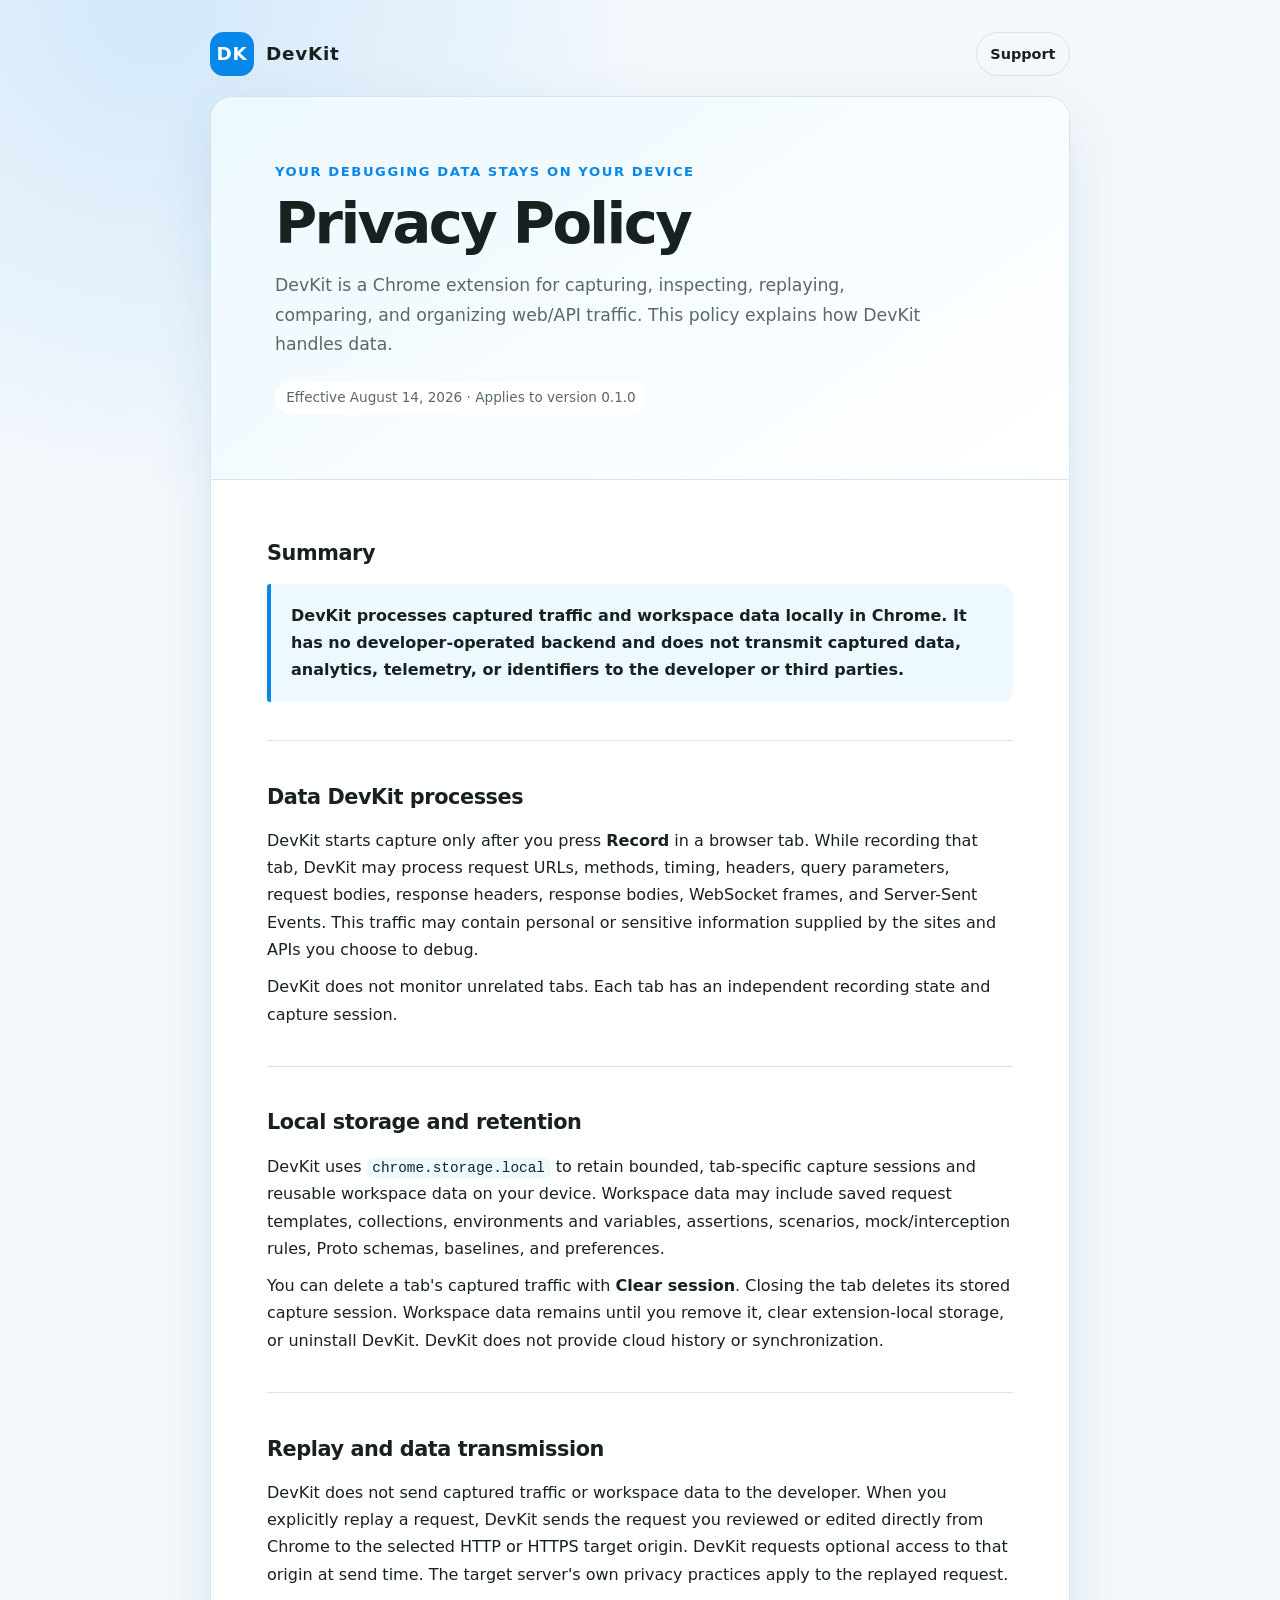
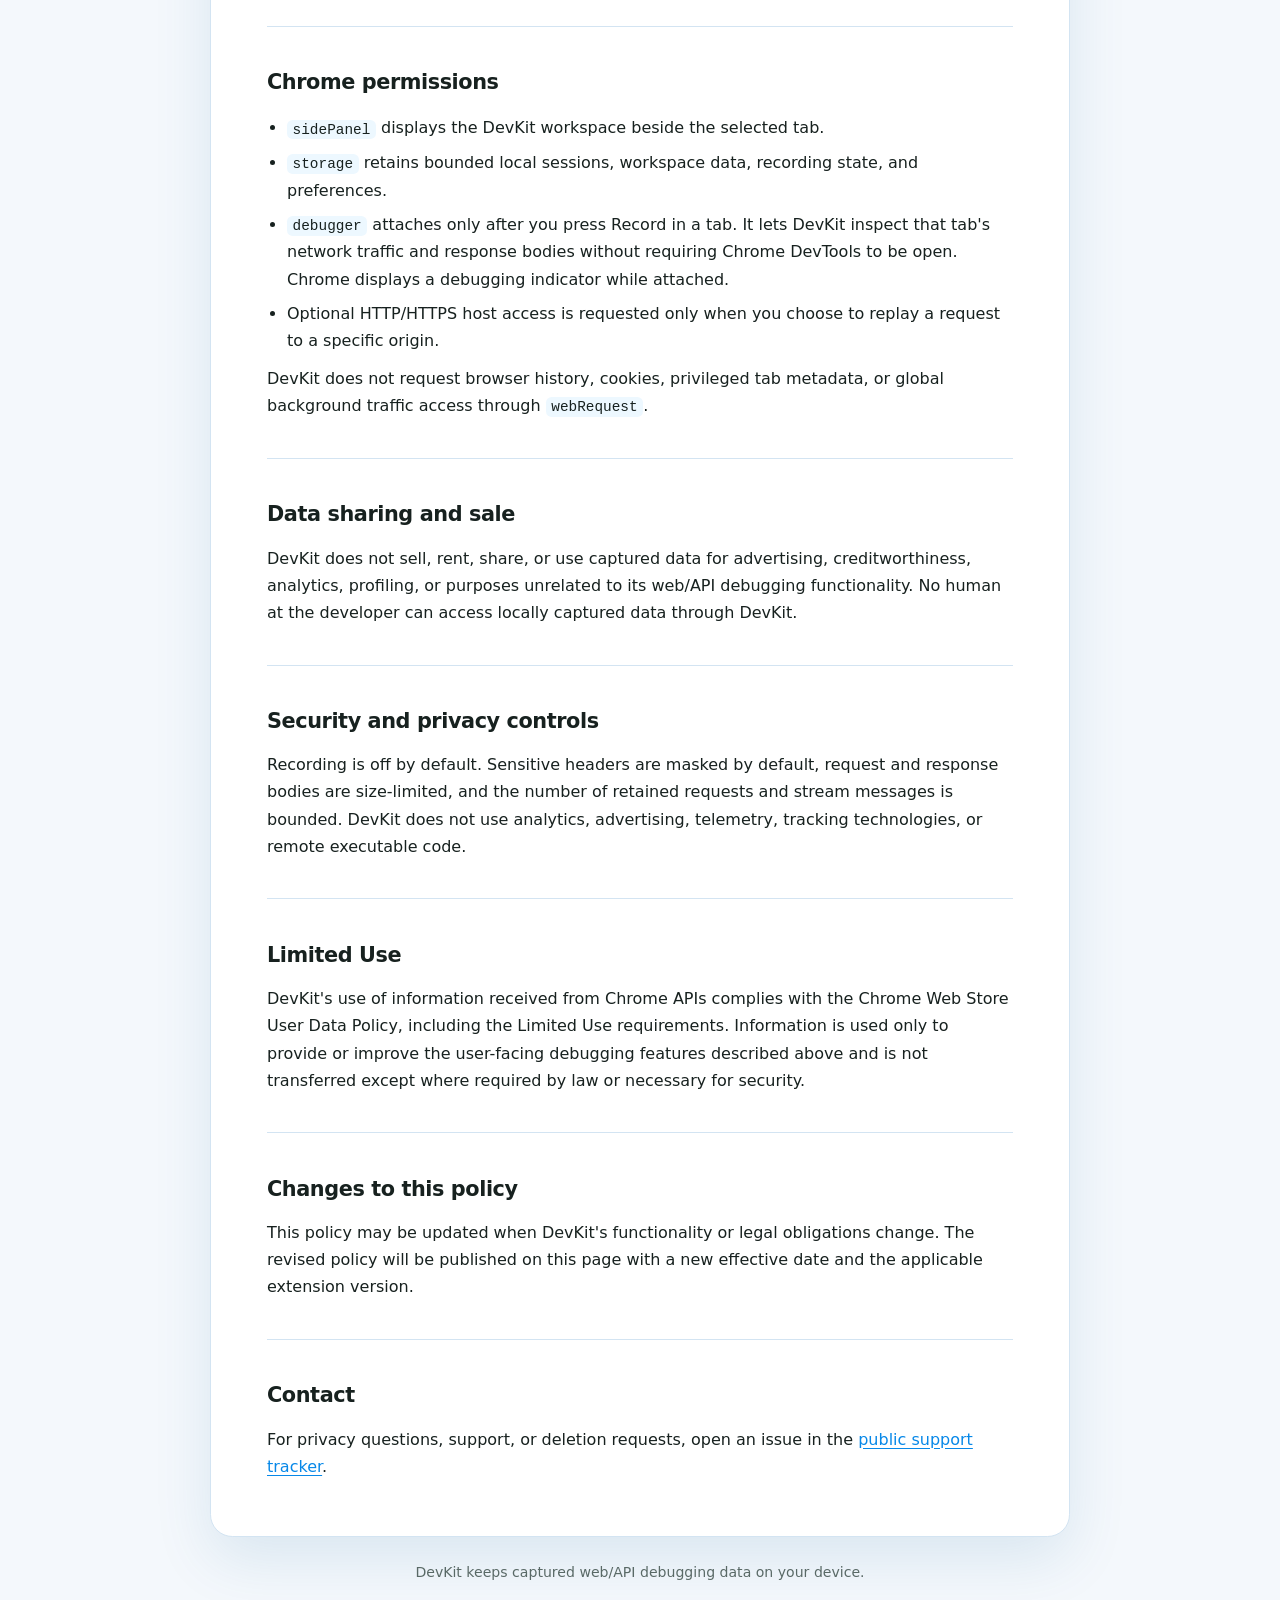
==== devkit/privacy/index.html @ 160f1e85 "Add DevKit privacy policy page" ====
<!doctype html>
<html lang="en">
  <head>
    <meta charset="utf-8" />
    <meta name="viewport" content="width=device-width, initial-scale=1" />
    <meta
      name="description"
      content="Privacy policy for DevKit 0.1.0, a local-first web and API debugging workspace for Chrome."
    />
    <meta name="theme-color" content="#0788e8" />
    <title>DevKit Privacy Policy</title>
    <link rel="stylesheet" href="../../assets/site.css" />
  </head>
  <body class="theme-devkit">
    <header class="site-header shell">
      <a class="brand" href="../../" aria-label="Extension pages home">
        <span class="logo" aria-hidden="true">DK</span>
        DevKit
      </a>
      <a
        class="pill-link"
        href="https://github.com/pxbao-itus/chrome-extension/issues"
      >
        Support
      </a>
    </header>

    <main class="shell">
      <article class="page-card">
        <div class="hero">
          <p class="eyebrow">Your debugging data stays on your device</p>
          <h1>Privacy Policy</h1>
          <p class="intro">
            DevKit is a Chrome extension for capturing, inspecting, replaying,
            comparing, and organizing web/API traffic. This policy explains how
            DevKit handles data.
          </p>
          <span class="updated"
            >Effective August 14, 2026 · Applies to version 0.1.0</span
          >
        </div>

        <div class="content">
          <section aria-labelledby="summary">
            <h2 id="summary">Summary</h2>
            <p class="summary">
              DevKit processes captured traffic and workspace data locally in
              Chrome. It has no developer-operated backend and does not transmit
              captured data, analytics, telemetry, or identifiers to the
              developer or third parties.
            </p>
          </section>

          <section aria-labelledby="captured-data">
            <h2 id="captured-data">Data DevKit processes</h2>
            <p>
              DevKit starts capture only after you press
              <strong>Record</strong> in a browser tab. While recording that
              tab, DevKit may process request URLs, methods, timing, headers,
              query parameters, request bodies, response headers, response
              bodies, WebSocket frames, and Server-Sent Events. This traffic may
              contain personal or sensitive information supplied by the sites
              and APIs you choose to debug.
            </p>
            <p>
              DevKit does not monitor unrelated tabs. Each tab has an
              independent recording state and capture session.
            </p>
          </section>

          <section aria-labelledby="storage">
            <h2 id="storage">Local storage and retention</h2>
            <p>
              DevKit uses <code>chrome.storage.local</code> to retain bounded,
              tab-specific capture sessions and reusable workspace data on your
              device. Workspace data may include saved request templates,
              collections, environments and variables, assertions, scenarios,
              mock/interception rules, Proto schemas, baselines, and
              preferences.
            </p>
            <p>
              You can delete a tab's captured traffic with
              <strong>Clear session</strong>. Closing the tab deletes its stored
              capture session. Workspace data remains until you remove it, clear
              extension-local storage, or uninstall DevKit. DevKit does not
              provide cloud history or synchronization.
            </p>
          </section>

          <section aria-labelledby="transmission">
            <h2 id="transmission">Replay and data transmission</h2>
            <p>
              DevKit does not send captured traffic or workspace data to the
              developer. When you explicitly replay a request, DevKit sends the
              request you reviewed or edited directly from Chrome to the
              selected HTTP or HTTPS target origin. DevKit requests optional
              access to that origin at send time. The target server's own
              privacy practices apply to the replayed request.
            </p>
          </section>

          <section aria-labelledby="permissions">
            <h2 id="permissions">Chrome permissions</h2>
            <ul>
              <li>
                <code>sidePanel</code> displays the DevKit workspace beside the
                selected tab.
              </li>
              <li>
                <code>storage</code> retains bounded local sessions, workspace
                data, recording state, and preferences.
              </li>
              <li>
                <code>debugger</code> attaches only after you press Record in a
                tab. It lets DevKit inspect that tab's network traffic and
                response bodies without requiring Chrome DevTools to be open.
                Chrome displays a debugging indicator while attached.
              </li>
              <li>
                Optional HTTP/HTTPS host access is requested only when you
                choose to replay a request to a specific origin.
              </li>
            </ul>
            <p>
              DevKit does not request browser history, cookies, privileged tab
              metadata, or global background traffic access through
              <code>webRequest</code>.
            </p>
          </section>

          <section aria-labelledby="sharing">
            <h2 id="sharing">Data sharing and sale</h2>
            <p>
              DevKit does not sell, rent, share, or use captured data for
              advertising, creditworthiness, analytics, profiling, or purposes
              unrelated to its web/API debugging functionality. No human at the
              developer can access locally captured data through DevKit.
            </p>
          </section>

          <section aria-labelledby="security">
            <h2 id="security">Security and privacy controls</h2>
            <p>
              Recording is off by default. Sensitive headers are masked by
              default, request and response bodies are size-limited, and the
              number of retained requests and stream messages is bounded. DevKit
              does not use analytics, advertising, telemetry, tracking
              technologies, or remote executable code.
            </p>
          </section>

          <section aria-labelledby="limited-use">
            <h2 id="limited-use">Limited Use</h2>
            <p>
              DevKit's use of information received from Chrome APIs complies
              with the Chrome Web Store User Data Policy, including the Limited
              Use requirements. Information is used only to provide or improve
              the user-facing debugging features described above and is not
              transferred except where required by law or necessary for
              security.
            </p>
          </section>

          <section aria-labelledby="changes">
            <h2 id="changes">Changes to this policy</h2>
            <p>
              This policy may be updated when DevKit's functionality or legal
              obligations change. The revised policy will be published on this
              page with a new effective date and the applicable extension
              version.
            </p>
          </section>

          <section aria-labelledby="contact">
            <h2 id="contact">Contact</h2>
            <p>
              For privacy questions, support, or deletion requests, open an
              issue in the
              <a href="https://github.com/pxbao-itus/chrome-extension/issues"
                >public support tracker</a
              >.
            </p>
          </section>
        </div>
      </article>
    </main>

    <footer class="site-footer shell">
      DevKit keeps captured web/API debugging data on your device.
    </footer>
  </body>
</html>
---- assets/site.css ----
:root {
  color-scheme: light dark;
  --background: #f3f7f6;
  --surface: #ffffff;
  --surface-muted: #ecf7f4;
  --text: #17211f;
  --muted: #596966;
  --border: #d8e4e1;
  --brand: #0f766e;
  --brand-strong: #0a5c56;
  --brand-contrast: #ffffff;
  --shadow: 0 22px 60px rgb(20 60 52 / 10%);
}

@media (prefers-color-scheme: dark) {
  :root {
    --background: #0d1413;
    --surface: #141d1b;
    --surface-muted: #172723;
    --text: #edf7f4;
    --muted: #a6b9b4;
    --border: #2b3c38;
    --brand: #35c3a0;
    --brand-strong: #5ad5b5;
    --brand-contrast: #071612;
    --shadow: 0 22px 60px rgb(0 0 0 / 24%);
  }
}

* {
  box-sizing: border-box;
}

html {
  scroll-behavior: smooth;
}

body {
  margin: 0;
  background:
    radial-gradient(circle at 12% 0%, rgb(16 185 129 / 12%), transparent 32rem),
    var(--background);
  color: var(--text);
  font-family:
    Inter,
    ui-sans-serif,
    system-ui,
    -apple-system,
    BlinkMacSystemFont,
    "Segoe UI",
    sans-serif;
  line-height: 1.7;
}

a {
  color: var(--brand);
  text-underline-offset: 0.2em;
}

a:hover {
  color: var(--brand-strong);
}

.shell {
  width: min(100% - 2rem, 860px);
  margin-inline: auto;
}

.site-header {
  display: flex;
  align-items: center;
  justify-content: space-between;
  gap: 1rem;
  padding-block: 2rem 1.25rem;
}

.brand {
  display: inline-flex;
  align-items: center;
  gap: 0.75rem;
  color: var(--text);
  font-size: 1.15rem;
  font-weight: 800;
  letter-spacing: 0.04em;
  text-decoration: none;
}

.logo {
  display: grid;
  width: 2.75rem;
  height: 2.75rem;
  place-items: center;
  border-radius: 0.85rem;
  background: var(--brand);
  color: var(--brand-contrast);
}

.pill-link {
  padding: 0.55rem 0.85rem;
  border: 1px solid var(--border);
  border-radius: 999px;
  color: var(--text);
  font-size: 0.9rem;
  font-weight: 650;
  text-decoration: none;
}

.page-card {
  overflow: hidden;
  border: 1px solid var(--border);
  border-radius: 1.4rem;
  background: var(--surface);
  box-shadow: var(--shadow);
}

.hero {
  padding: clamp(2rem, 6vw, 4rem);
  background: linear-gradient(145deg, var(--surface-muted), var(--surface));
  border-bottom: 1px solid var(--border);
}

.eyebrow {
  margin: 0 0 0.6rem;
  color: var(--brand);
  font-size: 0.82rem;
  font-weight: 800;
  letter-spacing: 0.12em;
  text-transform: uppercase;
}

h1 {
  margin: 0;
  font-size: clamp(2rem, 8vw, 3.6rem);
  line-height: 1.08;
  letter-spacing: -0.045em;
}

.intro {
  max-width: 42rem;
  margin: 1rem 0 0;
  color: var(--muted);
  font-size: 1.08rem;
}

.updated {
  display: inline-block;
  margin-top: 1.35rem;
  padding: 0.35rem 0.7rem;
  border-radius: 999px;
  background: var(--surface);
  color: var(--muted);
  font-size: 0.85rem;
}

.content {
  padding: clamp(1.5rem, 5vw, 3.5rem);
}

section + section {
  margin-top: 2.4rem;
  padding-top: 2.4rem;
  border-top: 1px solid var(--border);
}

h2 {
  margin: 0 0 0.75rem;
  font-size: 1.3rem;
  letter-spacing: -0.02em;
}

p {
  margin: 0.65rem 0 0;
}

ul {
  margin: 0.85rem 0 0;
  padding-left: 1.25rem;
}

li + li {
  margin-top: 0.45rem;
}

code {
  padding: 0.12rem 0.35rem;
  border-radius: 0.35rem;
  background: var(--surface-muted);
  font-family: ui-monospace, SFMono-Regular, Menlo, Consolas, monospace;
  font-size: 0.9em;
}

.summary {
  padding: 1.15rem 1.25rem;
  border-left: 4px solid var(--brand);
  border-radius: 0.2rem 0.8rem 0.8rem 0.2rem;
  background: var(--surface-muted);
  font-weight: 600;
}

.extension-grid {
  display: grid;
  grid-template-columns: repeat(auto-fit, minmax(240px, 1fr));
  gap: 1rem;
  margin-top: 1.5rem;
}

.extension-card {
  padding: 1.35rem;
  border: 1px solid var(--border);
  border-radius: 1rem;
  background: var(--surface-muted);
}

.extension-card h2 {
  margin-bottom: 0.4rem;
}

.extension-card--shopee {
  --brand: #e9422a;
  --brand-strong: #c83320;
  --surface-muted: #fff1ec;
  border-color: #ffd1c5;
}

.extension-card--devutil {
  --brand: #5b57e8;
  --brand-strong: #4642c9;
  --surface-muted: #f1f0ff;
  border-color: #d9d7ff;
}

.extension-card--devkit {
  --brand: #0788e8;
  --brand-strong: #006dbd;
  --surface-muted: #edf8ff;
  border-color: #c6e8ff;
}

.theme-devkit {
  --background: #f4f8fc;
  --surface-muted: #edf8ff;
  --border: #d3e4f2;
  --brand: #0788e8;
  --brand-strong: #006dbd;
  --shadow: 0 22px 60px rgb(7 89 150 / 11%);
  background:
    radial-gradient(circle at 12% 0%, rgb(7 136 232 / 14%), transparent 32rem),
    var(--background);
}

.theme-devutil {
  --background: #f5f6fb;
  --surface-muted: #f0f1ff;
  --border: #dcdff0;
  --brand: #5b57e8;
  --brand-strong: #4642c9;
  --shadow: 0 22px 60px rgb(69 65 180 / 11%);
  background:
    radial-gradient(circle at 12% 0%, rgb(91 87 232 / 14%), transparent 32rem),
    var(--background);
}

.theme-shopee-assistant {
  --background: #fff8f5;
  --surface-muted: #fff0eb;
  --border: #f1d8d0;
  --brand: #e9422a;
  --brand-strong: #c83320;
  --shadow: 0 22px 60px rgb(130 46 28 / 10%);
  background:
    radial-gradient(circle at 12% 0%, rgb(244 81 50 / 13%), transparent 32rem),
    var(--background);
}

@media (prefers-color-scheme: dark) {
  .theme-shopee-assistant {
    --background: #170f0d;
    --surface: #211714;
    --surface-muted: #2d1c17;
    --text: #fff5f1;
    --muted: #d4b8af;
    --border: #4b3028;
    --brand: #ff775d;
    --brand-strong: #ff9a86;
    --brand-contrast: #2b0d07;
    --shadow: 0 22px 60px rgb(0 0 0 / 28%);
  }

  .theme-devutil {
    --background: #0d101b;
    --surface: #151927;
    --surface-muted: #1d2135;
    --text: #f2f3ff;
    --muted: #b6bbd0;
    --border: #30364e;
    --brand: #918cff;
    --brand-strong: #b2aeff;
    --brand-contrast: #111326;
    --shadow: 0 22px 60px rgb(0 0 0 / 28%);
  }

  .theme-devkit {
    --background: #07101b;
    --surface: #101923;
    --surface-muted: #142638;
    --text: #edf8ff;
    --muted: #a8bed0;
    --border: #28435a;
    --brand: #37c9ff;
    --brand-strong: #74dcff;
    --brand-contrast: #03121c;
    --shadow: 0 22px 60px rgb(0 0 0 / 28%);
  }
}

.card-links {
  display: flex;
  flex-wrap: wrap;
  gap: 0.75rem;
  margin-top: 1rem;
}

.card-links a {
  font-weight: 700;
}

.site-footer {
  padding-block: 1.5rem 3rem;
  color: var(--muted);
  font-size: 0.88rem;
  text-align: center;
}

@media (max-width: 560px) {
  .site-header {
    align-items: flex-start;
    flex-direction: column;
  }
}
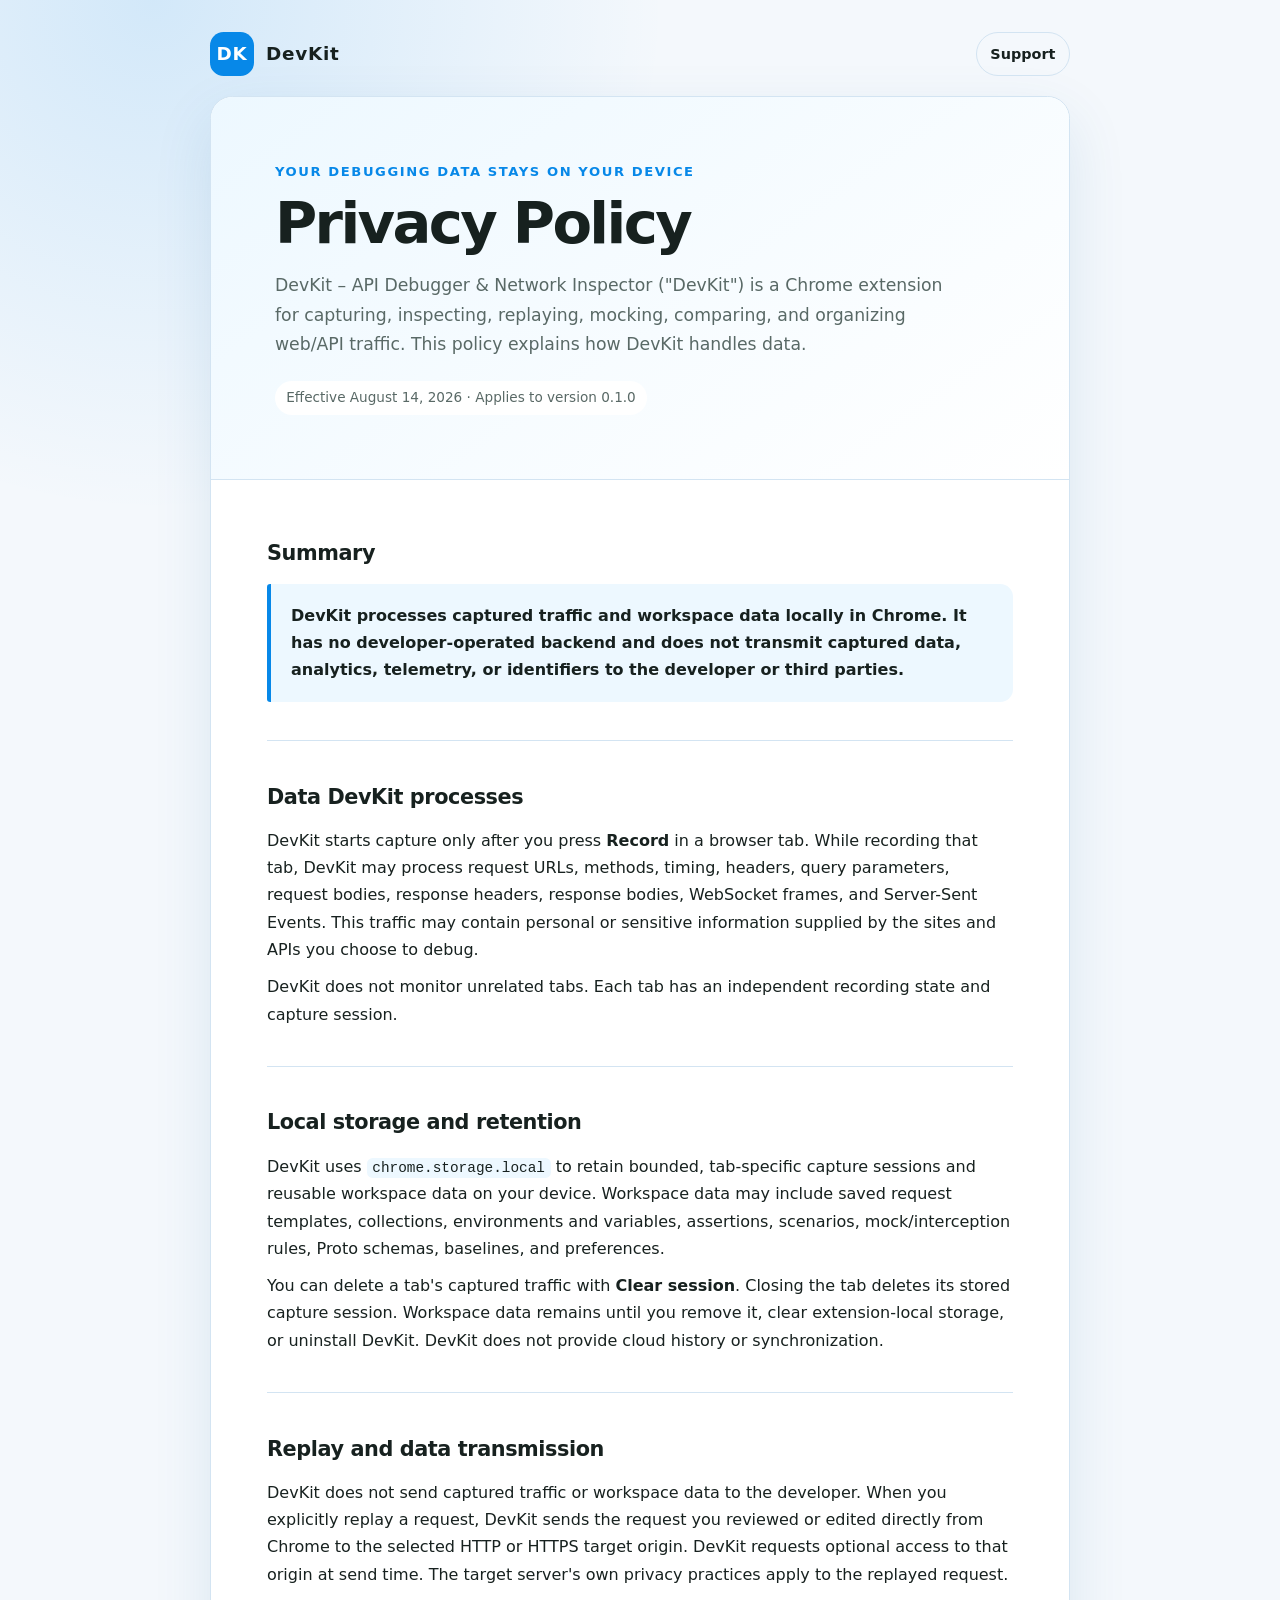
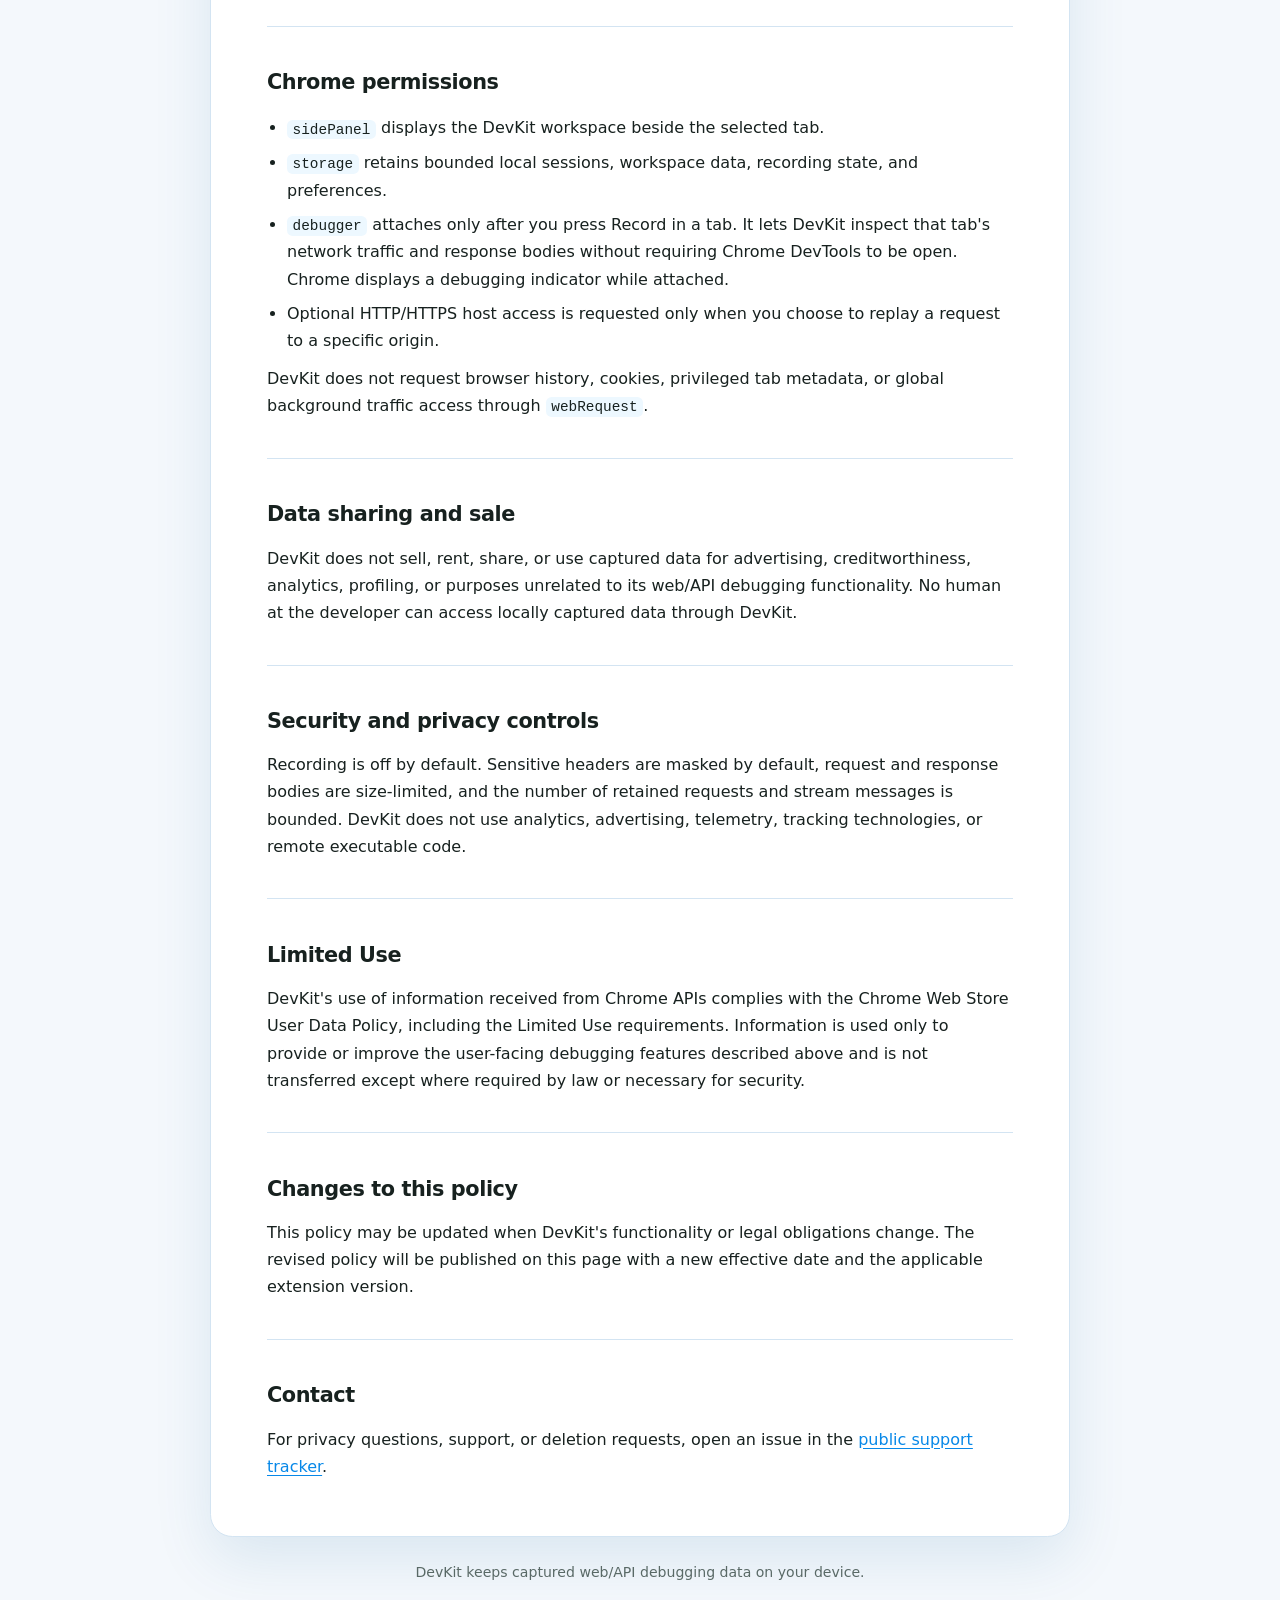
==== commit 243699ee: "Update DevKit distribution name" ====
--- a/devkit/privacy/index.html
+++ b/devkit/privacy/index.html
@@ -5,10 +5,10 @@
     <meta name="viewport" content="width=device-width, initial-scale=1" />
     <meta
       name="description"
-      content="Privacy policy for DevKit 0.1.0, a local-first web and API debugging workspace for Chrome."
+      content="Privacy policy for DevKit – API Debugger & Network Inspector 0.1.0, a local-first web and API debugging workspace."
     />
     <meta name="theme-color" content="#0788e8" />
-    <title>DevKit Privacy Policy</title>
+    <title>DevKit – API Debugger &amp; Network Inspector Privacy Policy</title>
     <link rel="stylesheet" href="../../assets/site.css" />
   </head>
   <body class="theme-devkit">
@@ -31,9 +31,10 @@
           <p class="eyebrow">Your debugging data stays on your device</p>
           <h1>Privacy Policy</h1>
           <p class="intro">
-            DevKit is a Chrome extension for capturing, inspecting, replaying,
-            comparing, and organizing web/API traffic. This policy explains how
-            DevKit handles data.
+            DevKit – API Debugger &amp; Network Inspector ("DevKit") is a Chrome
+            extension for capturing, inspecting, replaying, mocking, comparing,
+            and organizing web/API traffic. This policy explains how DevKit
+            handles data.
           </p>
           <span class="updated"
             >Effective August 14, 2026 · Applies to version 0.1.0</span
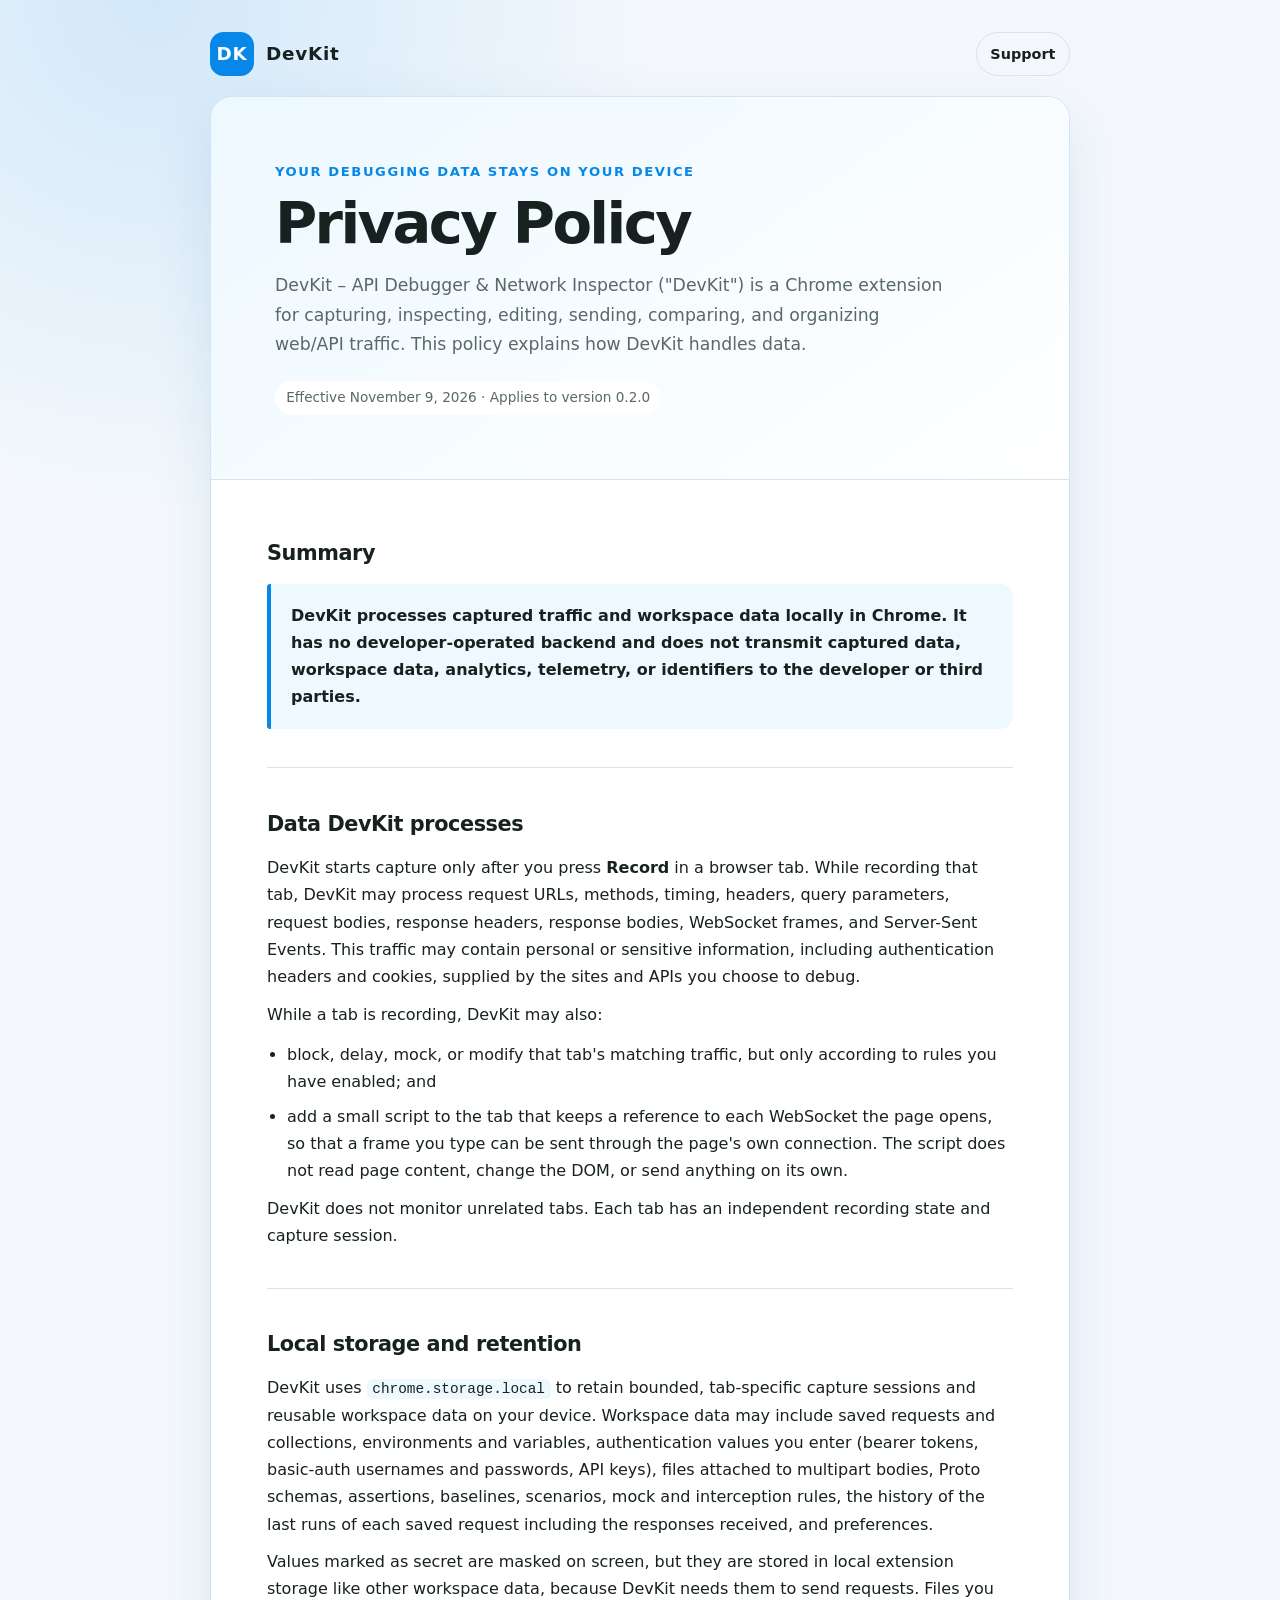
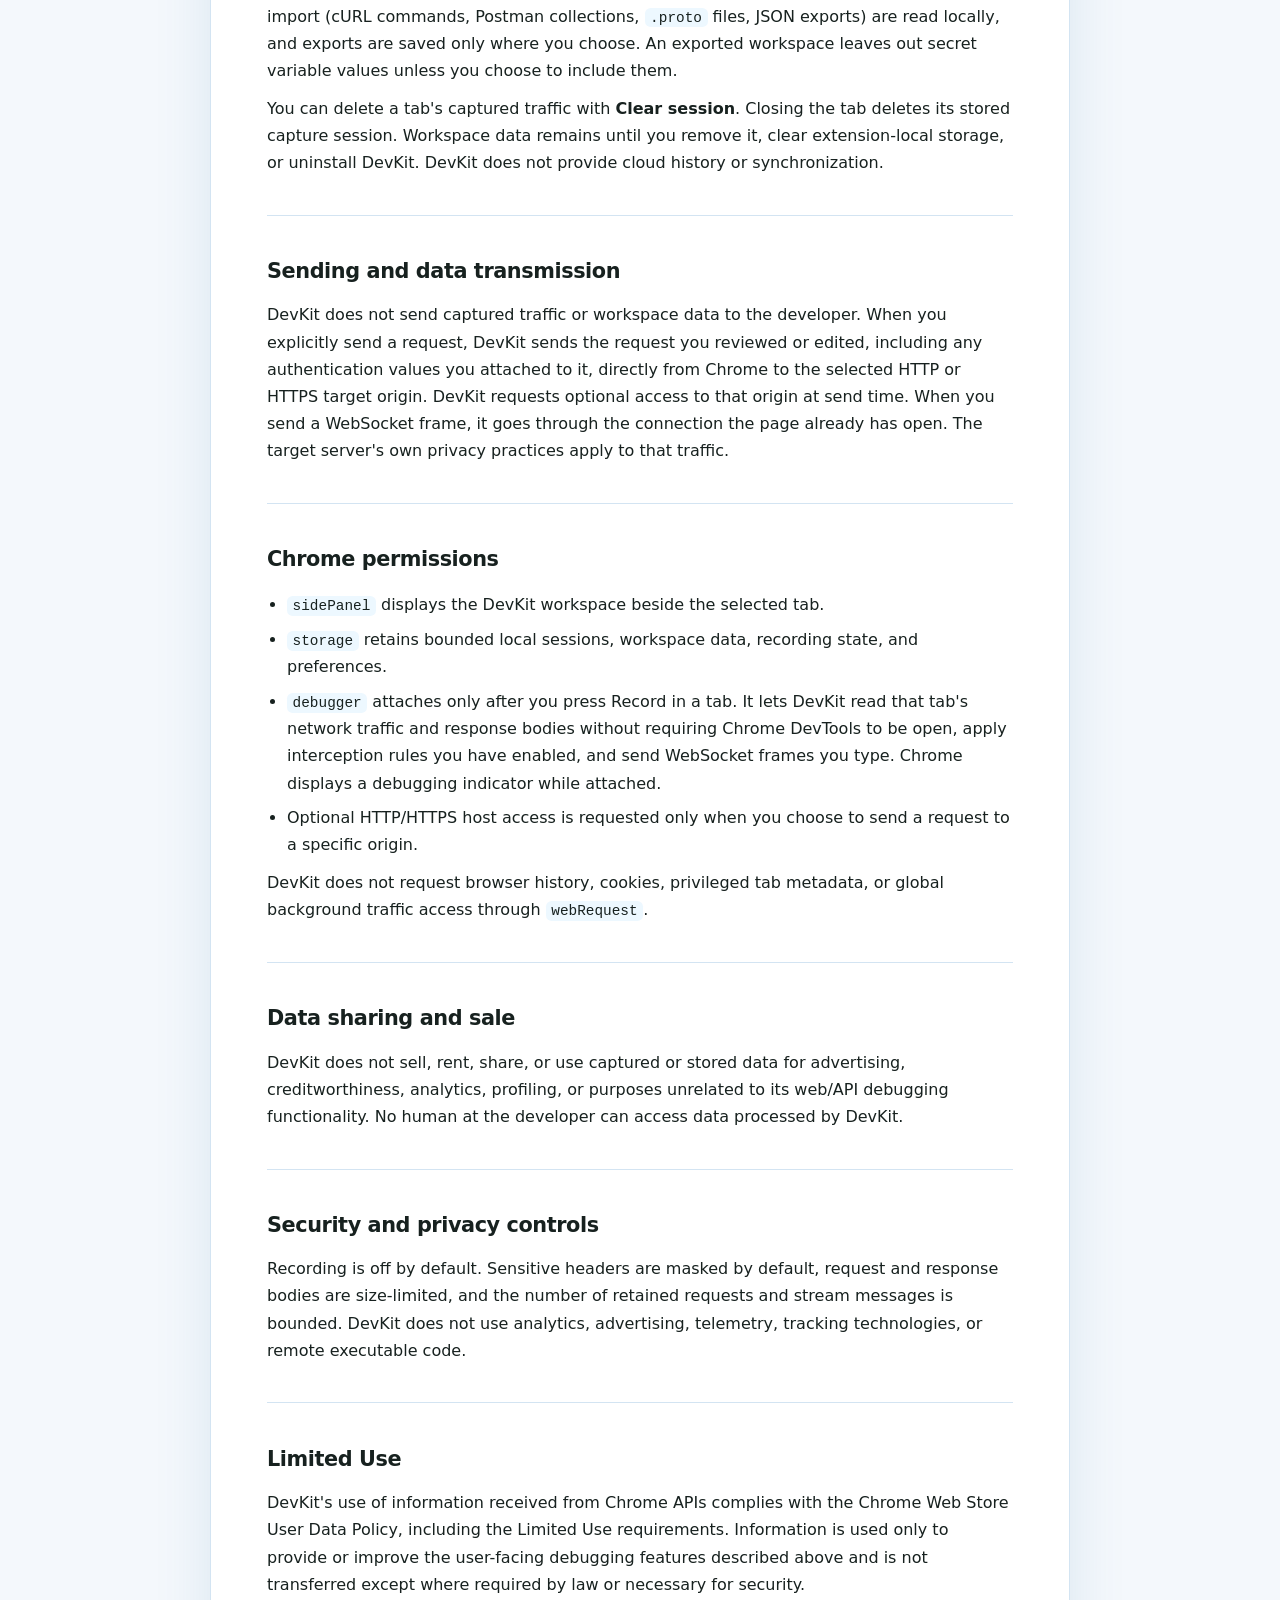
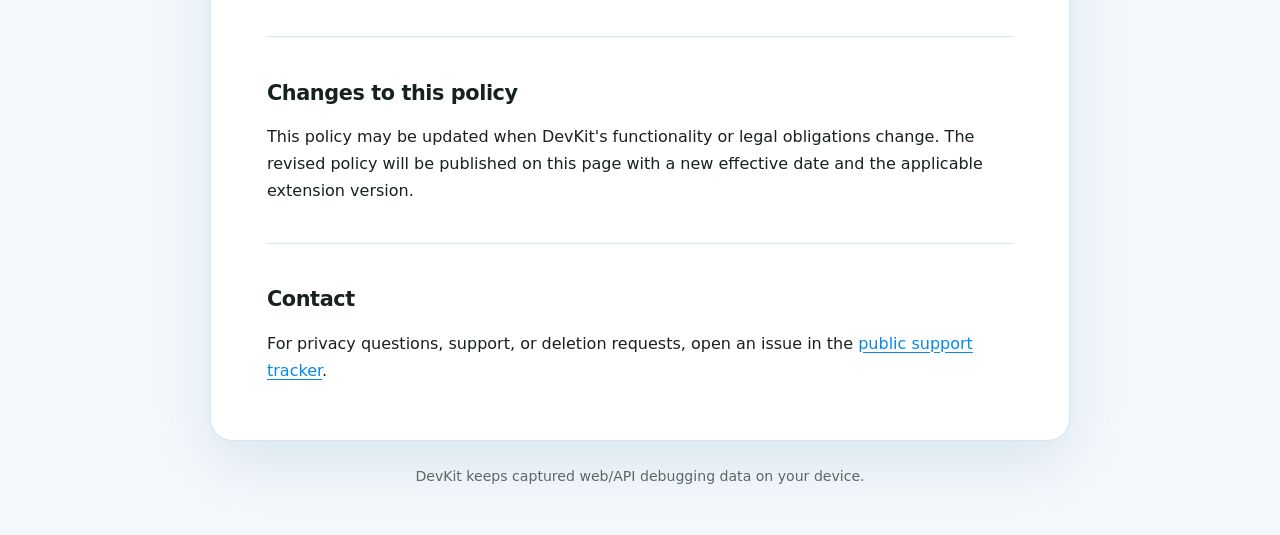
==== commit 18d399df: "Update DevKit privacy policy for 0.2.0 Cover interception rules, the WebSocket helper script, and th" ====
--- a/devkit/privacy/index.html
+++ b/devkit/privacy/index.html
@@ -5,7 +5,7 @@
     <meta name="viewport" content="width=device-width, initial-scale=1" />
     <meta
       name="description"
-      content="Privacy policy for DevKit – API Debugger & Network Inspector 0.1.0, a local-first web and API debugging workspace."
+      content="Privacy policy for DevKit – API Debugger & Network Inspector 0.2.0, a local-first web and API debugging workspace."
     />
     <meta name="theme-color" content="#0788e8" />
     <title>DevKit – API Debugger &amp; Network Inspector Privacy Policy</title>
@@ -32,12 +32,12 @@
           <h1>Privacy Policy</h1>
           <p class="intro">
             DevKit – API Debugger &amp; Network Inspector ("DevKit") is a Chrome
-            extension for capturing, inspecting, replaying, mocking, comparing,
+            extension for capturing, inspecting, editing, sending, comparing,
             and organizing web/API traffic. This policy explains how DevKit
             handles data.
           </p>
           <span class="updated"
-            >Effective August 14, 2026 · Applies to version 0.1.0</span
+            >Effective November 9, 2026 · Applies to version 0.2.0</span
           >
         </div>
 
@@ -47,8 +47,8 @@
             <p class="summary">
               DevKit processes captured traffic and workspace data locally in
               Chrome. It has no developer-operated backend and does not transmit
-              captured data, analytics, telemetry, or identifiers to the
-              developer or third parties.
+              captured data, workspace data, analytics, telemetry, or
+              identifiers to the developer or third parties.
             </p>
           </section>
 
@@ -60,9 +60,23 @@
               tab, DevKit may process request URLs, methods, timing, headers,
               query parameters, request bodies, response headers, response
               bodies, WebSocket frames, and Server-Sent Events. This traffic may
-              contain personal or sensitive information supplied by the sites
-              and APIs you choose to debug.
-            </p>
+              contain personal or sensitive information, including
+              authentication headers and cookies, supplied by the sites and APIs
+              you choose to debug.
+            </p>
+            <p>While a tab is recording, DevKit may also:</p>
+            <ul>
+              <li>
+                block, delay, mock, or modify that tab's matching traffic, but
+                only according to rules you have enabled; and
+              </li>
+              <li>
+                add a small script to the tab that keeps a reference to each
+                WebSocket the page opens, so that a frame you type can be sent
+                through the page's own connection. The script does not read page
+                content, change the DOM, or send anything on its own.
+              </li>
+            </ul>
             <p>
               DevKit does not monitor unrelated tabs. Each tab has an
               independent recording state and capture session.
@@ -74,10 +88,22 @@
             <p>
               DevKit uses <code>chrome.storage.local</code> to retain bounded,
               tab-specific capture sessions and reusable workspace data on your
-              device. Workspace data may include saved request templates,
-              collections, environments and variables, assertions, scenarios,
-              mock/interception rules, Proto schemas, baselines, and
-              preferences.
+              device. Workspace data may include saved requests and collections,
+              environments and variables, authentication values you enter
+              (bearer tokens, basic-auth usernames and passwords, API keys),
+              files attached to multipart bodies, Proto schemas, assertions,
+              baselines, scenarios, mock and interception rules, the history of
+              the last runs of each saved request including the responses
+              received, and preferences.
+            </p>
+            <p>
+              Values marked as secret are masked on screen, but they are stored
+              in local extension storage like other workspace data, because
+              DevKit needs them to send requests. Files you import (cURL
+              commands, Postman collections, <code>.proto</code> files, JSON
+              exports) are read locally, and exports are saved only where you
+              choose. An exported workspace leaves out secret variable values
+              unless you choose to include them.
             </p>
             <p>
               You can delete a tab's captured traffic with
@@ -89,14 +115,16 @@
           </section>
 
           <section aria-labelledby="transmission">
-            <h2 id="transmission">Replay and data transmission</h2>
+            <h2 id="transmission">Sending and data transmission</h2>
             <p>
               DevKit does not send captured traffic or workspace data to the
-              developer. When you explicitly replay a request, DevKit sends the
-              request you reviewed or edited directly from Chrome to the
-              selected HTTP or HTTPS target origin. DevKit requests optional
-              access to that origin at send time. The target server's own
-              privacy practices apply to the replayed request.
+              developer. When you explicitly send a request, DevKit sends the
+              request you reviewed or edited, including any authentication
+              values you attached to it, directly from Chrome to the selected
+              HTTP or HTTPS target origin. DevKit requests optional access to
+              that origin at send time. When you send a WebSocket frame, it goes
+              through the connection the page already has open. The target
+              server's own privacy practices apply to that traffic.
             </p>
           </section>
 
@@ -113,13 +141,14 @@
               </li>
               <li>
                 <code>debugger</code> attaches only after you press Record in a
-                tab. It lets DevKit inspect that tab's network traffic and
-                response bodies without requiring Chrome DevTools to be open.
-                Chrome displays a debugging indicator while attached.
+                tab. It lets DevKit read that tab's network traffic and response
+                bodies without requiring Chrome DevTools to be open, apply
+                interception rules you have enabled, and send WebSocket frames
+                you type. Chrome displays a debugging indicator while attached.
               </li>
               <li>
                 Optional HTTP/HTTPS host access is requested only when you
-                choose to replay a request to a specific origin.
+                choose to send a request to a specific origin.
               </li>
             </ul>
             <p>
@@ -132,10 +161,10 @@
           <section aria-labelledby="sharing">
             <h2 id="sharing">Data sharing and sale</h2>
             <p>
-              DevKit does not sell, rent, share, or use captured data for
-              advertising, creditworthiness, analytics, profiling, or purposes
-              unrelated to its web/API debugging functionality. No human at the
-              developer can access locally captured data through DevKit.
+              DevKit does not sell, rent, share, or use captured or stored data
+              for advertising, creditworthiness, analytics, profiling, or
+              purposes unrelated to its web/API debugging functionality. No
+              human at the developer can access data processed by DevKit.
             </p>
           </section>
 
